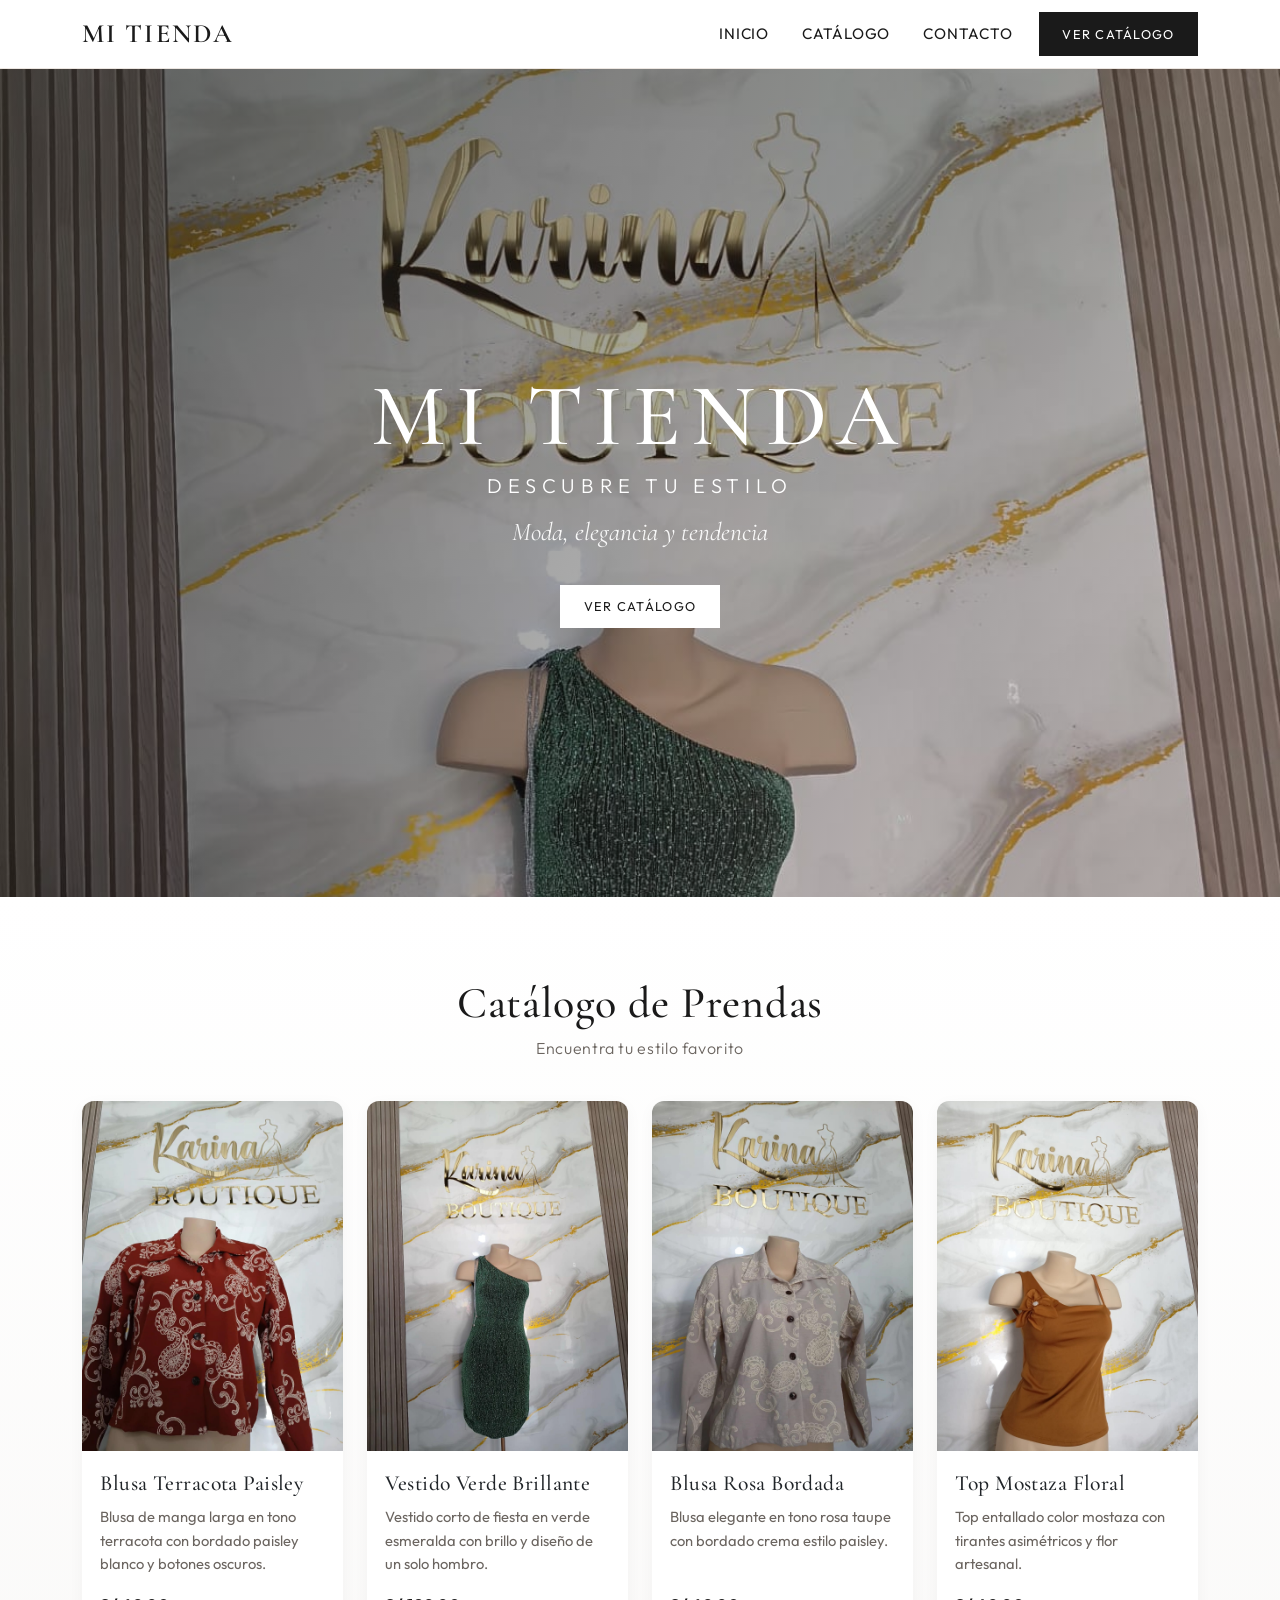
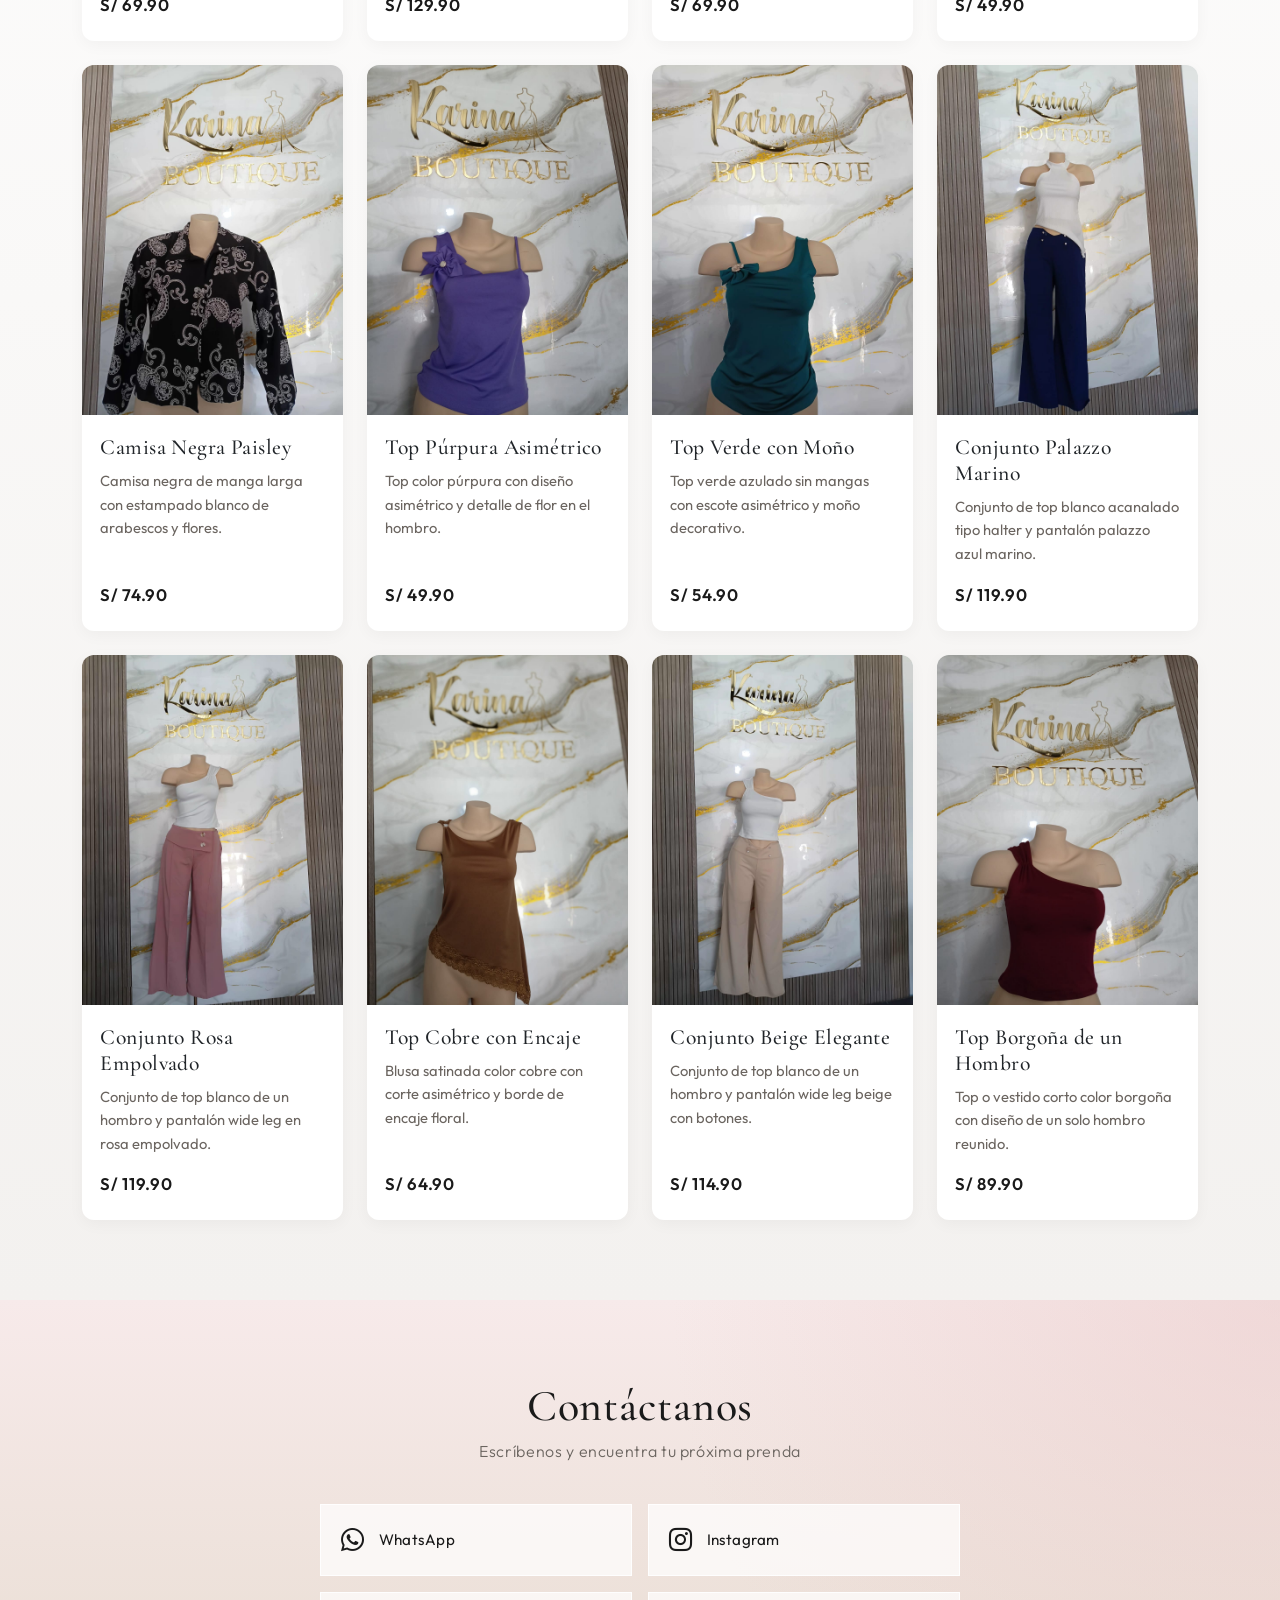
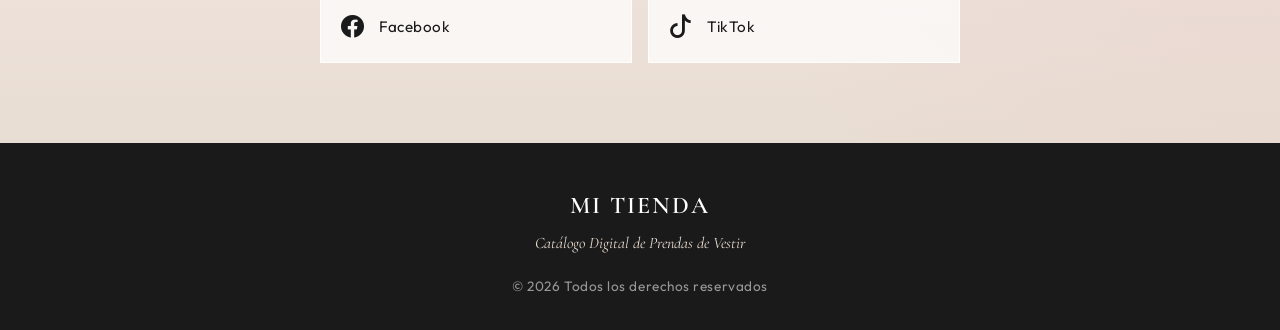
==== catalogo-ropa/index.html @ aa05140e "inicio" ====
<!DOCTYPE html>
<html lang="es">
<head>
    <meta charset="UTF-8">
    <meta name="viewport" content="width=device-width, initial-scale=1.0">
    <meta name="description" content="Catálogo digital de prendas de vestir">
    <title>Mi Tienda | Catálogo de Ropa</title>

    <!-- Bootstrap 5 CDN -->
    <link href="https://cdn.jsdelivr.net/npm/bootstrap@5.3.3/dist/css/bootstrap.min.css" rel="stylesheet"
          integrity="sha384-QWTKZyjpPEjISv5WaRU9OFeRpok6YctnYmDr5pNlyT2bRjXh0JMhjY6hW+ALEwIH" crossorigin="anonymous">

    <!-- Bootstrap Icons CDN -->
    <link href="https://cdn.jsdelivr.net/npm/bootstrap-icons@1.11.3/font/bootstrap-icons.min.css" rel="stylesheet">

    <!-- Tipografías -->
    <link rel="preconnect" href="https://fonts.googleapis.com">
    <link rel="preconnect" href="https://fonts.gstatic.com" crossorigin>
    <link href="https://fonts.googleapis.com/css2?family=Cormorant+Garamond:ital,wght@0,400;0,500;0,600;1,400&family=Outfit:wght@300;400;500;600&display=swap" rel="stylesheet">

    <!-- Estilos personalizados -->
    <link rel="stylesheet" href="css/estilos.css">
</head>
<body>

    <!-- ========== HEADER ========== -->
    <header class="site-header sticky-top">
        <nav class="navbar navbar-expand-lg">
            <div class="container">
                <!-- Cambia el nombre de la tienda aquí -->
                <a class="navbar-brand brand-name" href="#inicio">MI TIENDA</a>

                <button class="navbar-toggler" type="button" data-bs-toggle="collapse"
                        data-bs-target="#menuPrincipal" aria-controls="menuPrincipal"
                        aria-expanded="false" aria-label="Abrir menú">
                    <span class="navbar-toggler-icon"></span>
                </button>

                <div class="collapse navbar-collapse" id="menuPrincipal">
                    <ul class="navbar-nav ms-auto align-items-lg-center gap-lg-1">
                        <li class="nav-item">
                            <a class="nav-link" href="#inicio">Inicio</a>
                        </li>
                        <li class="nav-item">
                            <a class="nav-link" href="#catalogo">Catálogo</a>
                        </li>
                        <li class="nav-item">
                            <a class="nav-link" href="#contacto">Contacto</a>
                        </li>
                        <li class="nav-item ms-lg-2 mt-2 mt-lg-0">
                            <a class="btn btn-tienda" href="#catalogo">Ver catálogo</a>
                        </li>
                    </ul>
                </div>
            </div>
        </nav>
    </header>

    <!-- ========== BANNER PRINCIPAL (HERO) ========== -->
    <section id="inicio" class="hero">
        <div class="hero-media" aria-hidden="true">
            <img src="img/prendas/banner.jpg"
                 alt=""
                 onerror="this.onerror=null; this.src='https://placehold.co/1920x1080/1a1a1a/e8ddd2?text=Moda+%26+Estilo';">
            <div class="hero-overlay"></div>
        </div>

        <div class="hero-content container">
            <!-- Cambia el nombre de la tienda aquí también -->
            <p class="hero-brand">MI TIENDA</p>
            <h1 class="hero-title">Descubre tu estilo</h1>
            <p class="hero-subtitle">Moda, elegancia y tendencia</p>
            <a class="btn btn-tienda btn-tienda-claro" href="#catalogo">VER CATÁLOGO</a>
        </div>
    </section>

    <!-- ========== CATÁLOGO ========== -->
    <section id="catalogo" class="seccion catalogo">
        <div class="container">
            <div class="text-center">
                <h2 class="seccion-titulo">Catálogo de Prendas</h2>
                <p class="seccion-subtitulo">Encuentra tu estilo favorito</p>
            </div>

            <!-- Mensaje de carga -->
            <div id="mensaje-carga" class="text-center py-5 mensaje-estado">
                <div class="spinner-tienda" role="status" aria-hidden="true"></div>
                <p class="mb-0">Cargando catálogo...</p>
            </div>

            <!-- Mensaje de error -->
            <div id="mensaje-error" class="mensaje-error text-center d-none" role="alert">
                No se pudo cargar el catálogo.
            </div>

            <!-- Las tarjetas se generan dinámicamente desde productos.json -->
            <div id="productos-container" class="row g-4"></div>
        </div>
    </section>

    <!-- ========== CONTACTO ========== -->
    <section id="contacto" class="seccion contacto">
        <div class="container">
            <div class="text-center">
                <h2 class="seccion-titulo">Contáctanos</h2>
                <p class="seccion-subtitulo">Escríbenos y encuentra tu próxima prenda</p>
            </div>

            <!--
                Enlaces de redes sociales (información de ejemplo).
                Cambia los href por tus enlaces reales.
            -->
            <div class="contacto-lista">
                <a class="contacto-enlace"
                   href="https://wa.me/51999999999"
                   target="_blank"
                   rel="noopener noreferrer"
                   id="enlace-whatsapp"
                   aria-label="WhatsApp">
                    <i class="bi bi-whatsapp" aria-hidden="true"></i>
                    <span>WhatsApp</span>
                </a>

                <a class="contacto-enlace"
                   href="https://www.instagram.com/"
                   target="_blank"
                   rel="noopener noreferrer"
                   id="enlace-instagram"
                   aria-label="Instagram">
                    <i class="bi bi-instagram" aria-hidden="true"></i>
                    <span>Instagram</span>
                </a>

                <a class="contacto-enlace"
                   href="https://www.facebook.com/"
                   target="_blank"
                   rel="noopener noreferrer"
                   id="enlace-facebook"
                   aria-label="Facebook">
                    <i class="bi bi-facebook" aria-hidden="true"></i>
                    <span>Facebook</span>
                </a>

                <a class="contacto-enlace"
                   href="https://www.tiktok.com/"
                   target="_blank"
                   rel="noopener noreferrer"
                   id="enlace-tiktok"
                   aria-label="TikTok">
                    <i class="bi bi-tiktok" aria-hidden="true"></i>
                    <span>TikTok</span>
                </a>
            </div>
        </div>
    </section>

    <!-- ========== MODAL DETALLE PRODUCTO ========== -->
    <div class="modal fade" id="modalProducto" tabindex="-1" aria-labelledby="modalProductoTitulo" aria-hidden="true">
        <div class="modal-dialog modal-dialog-centered modal-lg">
            <div class="modal-content producto-modal">
                <div class="modal-header border-0">
                    <h2 class="modal-title h4" id="modalProductoTitulo"></h2>
                    <button type="button" class="btn-close" data-bs-dismiss="modal" aria-label="Cerrar"></button>
                </div>
                <div class="modal-body">
                    <div class="row g-4 align-items-center">
                        <div class="col-md-6">
                            <img id="modalProductoImagen" class="img-fluid producto-modal-img" src="" alt="">
                        </div>
                        <div class="col-md-6">
                            <p id="modalProductoDescripcion" class="producto-modal-desc"></p>
                            <p id="modalProductoPrecio" class="producto-precio producto-modal-precio mb-0"></p>
                        </div>
                    </div>
                </div>
            </div>
        </div>
    </div>

    <!-- ========== FOOTER ========== -->
    <footer class="site-footer">
        <div class="container">
            <!-- Cambia el nombre de la tienda aquí -->
            <p class="brand-name">MI TIENDA</p>
            <p class="footer-descripcion">Catálogo Digital de Prendas de Vestir</p>
            <p class="footer-copy">© 2026 Todos los derechos reservados</p>
        </div>
    </footer>

    <!-- Bootstrap 5 JS CDN -->
    <script src="https://cdn.jsdelivr.net/npm/bootstrap@5.3.3/dist/js/bootstrap.bundle.min.js"
            integrity="sha384-YvpcrYf0tY3lHB60NNkmXc5s9fDVZLESaAA55NDzOxhy9GkcIdslK1eN7N6jIeHz"
            crossorigin="anonymous"></script>

    <!-- Aplicación del catálogo -->
    <script src="js/app.js"></script>
</body>
</html>
---- catalogo-ropa/css/estilos.css ----
/* =========================================================
   MI TIENDA — Estilos personalizados
   Paleta: blanco, negro, beige, rosa suave, gris claro
   ========================================================= */

:root {
    --color-blanco: #ffffff;
    --color-negro: #1a1a1a;
    --color-beige: #e8ddd2;
    --color-beige-oscuro: #c9b8a8;
    --color-rosa: #e8c4c4;
    --color-rosa-suave: #f7eaea;
    --color-gris: #f3f1ef;
    --color-gris-texto: #6b6560;
    --color-sombra: rgba(26, 26, 26, 0.12);

    --fuente-display: "Cormorant Garamond", Georgia, serif;
    --fuente-texto: "Outfit", "Segoe UI", sans-serif;

    --transicion: 0.3s ease;
    --radio: 0.75rem;
}

/* ---------- Base ---------- */

html {
    scroll-behavior: smooth;
}

body {
    font-family: var(--fuente-texto);
    color: var(--color-negro);
    background-color: var(--color-blanco);
    line-height: 1.6;
}

h1, h2, h3, h4, .brand-name {
    font-family: var(--fuente-display);
    font-weight: 500;
    letter-spacing: 0.02em;
}

img {
    max-width: 100%;
    height: auto;
}

a {
    text-decoration: none;
    transition: color var(--transicion), opacity var(--transicion);
}

section {
    scroll-margin-top: 5rem;
}

/* ---------- Header ---------- */

.site-header {
    background: rgba(255, 255, 255, 0.92);
    backdrop-filter: blur(10px);
    border-bottom: 1px solid rgba(201, 184, 168, 0.35);
    z-index: 1030;
}

/* Nombre de la tienda: cambia solo este texto en HTML */
.brand-name {
    font-size: 1.65rem;
    font-weight: 600;
    color: var(--color-negro);
    letter-spacing: 0.08em;
    text-transform: uppercase;
}

.navbar-nav .nav-link {
    color: var(--color-negro);
    font-size: 0.95rem;
    letter-spacing: 0.06em;
    text-transform: uppercase;
    padding: 0.5rem 0.9rem !important;
}

.navbar-nav .nav-link:hover,
.navbar-nav .nav-link:focus {
    color: var(--color-beige-oscuro);
}

.btn-tienda {
    background-color: var(--color-negro);
    color: var(--color-blanco);
    border: 1px solid var(--color-negro);
    border-radius: 0;
    letter-spacing: 0.1em;
    text-transform: uppercase;
    font-size: 0.8rem;
    padding: 0.7rem 1.4rem;
    transition: all var(--transicion);
}

.btn-tienda:hover,
.btn-tienda:focus {
    background-color: transparent;
    color: var(--color-negro);
}

.btn-tienda-claro {
    background-color: var(--color-blanco);
    color: var(--color-negro);
    border: 1px solid var(--color-blanco);
}

.btn-tienda-claro:hover,
.btn-tienda-claro:focus {
    background-color: transparent;
    color: var(--color-blanco);
    border-color: var(--color-blanco);
}

.navbar-toggler {
    border: 1px solid var(--color-beige-oscuro);
    border-radius: 0;
}

.navbar-toggler:focus {
    box-shadow: none;
}

/* ---------- Hero ---------- */

.hero {
    position: relative;
    min-height: 92vh;
    display: flex;
    align-items: center;
    justify-content: center;
    overflow: hidden;
    background: linear-gradient(135deg, #f7eaea 0%, #e8ddd2 45%, #f3f1ef 100%);
}

.hero-media {
    position: absolute;
    inset: 0;
    z-index: 0;
}

.hero-media img {
    width: 100%;
    height: 100%;
    object-fit: cover;
    object-position: center 20%;
    animation: heroZoom 18s ease-in-out infinite alternate;
}

.hero-overlay {
    position: absolute;
    inset: 0;
    background: linear-gradient(
        120deg,
        rgba(26, 26, 26, 0.62) 0%,
        rgba(26, 26, 26, 0.35) 55%,
        rgba(232, 196, 196, 0.25) 100%
    );
}

.hero-content {
    position: relative;
    z-index: 1;
    color: var(--color-blanco);
    text-align: center;
    padding: 6rem 1.25rem 4rem;
    animation: fadeUp 1s ease both;
}

.hero-brand {
    font-family: var(--fuente-display);
    font-size: clamp(2.8rem, 8vw, 5.5rem);
    font-weight: 500;
    letter-spacing: 0.12em;
    text-transform: uppercase;
    margin-bottom: 0.75rem;
    line-height: 1.05;
}

.hero-title {
    font-family: var(--fuente-texto);
    font-size: clamp(1rem, 2.4vw, 1.25rem);
    font-weight: 300;
    letter-spacing: 0.28em;
    text-transform: uppercase;
    margin-bottom: 0.85rem;
}

.hero-subtitle {
    font-family: var(--fuente-display);
    font-size: clamp(1.15rem, 2.5vw, 1.6rem);
    font-style: italic;
    font-weight: 400;
    opacity: 0.92;
    margin-bottom: 2rem;
}

@keyframes heroZoom {
    from { transform: scale(1); }
    to { transform: scale(1.08); }
}

@keyframes fadeUp {
    from {
        opacity: 0;
        transform: translateY(24px);
    }
    to {
        opacity: 1;
        transform: translateY(0);
    }
}

/* ---------- Secciones ---------- */

.seccion {
    padding: 5rem 0;
}

.seccion-titulo {
    font-size: clamp(2rem, 4vw, 2.75rem);
    margin-bottom: 0.35rem;
}

.seccion-subtitulo {
    color: var(--color-gris-texto);
    font-weight: 300;
    letter-spacing: 0.04em;
    margin-bottom: 2.5rem;
}

.catalogo {
    background: linear-gradient(180deg, var(--color-blanco) 0%, var(--color-gris) 100%);
}

.mensaje-estado {
    color: var(--color-gris-texto);
    letter-spacing: 0.04em;
}

.mensaje-error {
    color: #9b4d4d;
    background: var(--color-rosa-suave);
    border: 1px solid var(--color-rosa);
    border-radius: var(--radio);
    padding: 1rem 1.25rem;
}

/* ---------- Tarjetas de producto ---------- */

.producto-card {
    background: var(--color-blanco);
    border-radius: var(--radio);
    overflow: hidden;
    box-shadow: 0 4px 16px rgba(0, 0, 0, 0.04);
    transition: all 0.3s ease;
}

.producto-card:hover {
    transform: translateY(-8px);
    box-shadow: 0 12px 30px rgba(0, 0, 0, 0.15);
}

.producto-img-wrap {
    overflow: hidden;
    background: var(--color-gris);
}

.producto-img-btn {
    display: block;
    width: 100%;
    padding: 0;
    border: 0;
    background: transparent;
    cursor: pointer;
}

.producto-card img,
.producto-img {
    width: 100%;
    height: 350px;
    object-fit: cover;
    border-radius: 0;
    transition: transform 0.4s ease;
}

.producto-card:hover img {
    transform: scale(1.05);
}

/* ---------- Modal de producto ---------- */

.producto-modal {
    border: 0;
    border-radius: var(--radio);
    overflow: hidden;
}

.producto-modal .modal-header {
    padding: 1.25rem 1.5rem 0.5rem;
}

.producto-modal .modal-title {
    font-family: var(--fuente-display);
    font-weight: 500;
}

.producto-modal-img {
    width: 100%;
    height: 360px;
    object-fit: cover;
    border-radius: var(--radio);
    background: var(--color-gris);
}

.producto-modal-desc {
    color: var(--color-gris-texto);
    font-size: 1.05rem;
    margin-bottom: 1.25rem;
}

.producto-modal-precio {
    font-size: 1.35rem;
}

@media (max-width: 767.98px) {
    .producto-modal-img {
        height: 280px;
    }
}

.producto-card .card-body {
    padding: 1.25rem 1.15rem 1.4rem;
}

.producto-card .card-title {
    font-family: var(--fuente-display);
    font-size: 1.35rem;
    margin-bottom: 0.5rem;
}

.producto-card .card-text {
    color: var(--color-gris-texto);
    font-size: 0.92rem;
    margin-bottom: 1rem;
}

.producto-precio {
    font-family: var(--fuente-texto);
    font-weight: 600;
    font-size: 1.05rem;
    letter-spacing: 0.04em;
    color: var(--color-negro);
}

/* ---------- Contacto ---------- */

.contacto {
    background:
        radial-gradient(circle at top right, rgba(232, 196, 196, 0.45), transparent 45%),
        linear-gradient(180deg, var(--color-rosa-suave) 0%, var(--color-beige) 100%);
}

.contacto-lista {
    display: grid;
    grid-template-columns: repeat(2, minmax(0, 1fr));
    gap: 1rem;
    max-width: 640px;
    margin: 0 auto;
}

.contacto-enlace {
    display: flex;
    align-items: center;
    gap: 0.85rem;
    padding: 1rem 1.15rem;
    background: rgba(255, 255, 255, 0.72);
    border: 1px solid rgba(255, 255, 255, 0.9);
    color: var(--color-negro);
    transition: transform var(--transicion), box-shadow var(--transicion), background var(--transicion);
}

.contacto-enlace:hover {
    transform: translateY(-3px);
    box-shadow: 0 10px 24px var(--color-sombra);
    background: var(--color-blanco);
    color: var(--color-negro);
}

.contacto-enlace i {
    font-size: 1.45rem;
    width: 1.6rem;
    text-align: center;
}

.contacto-enlace span {
    font-size: 0.95rem;
    letter-spacing: 0.03em;
}

@media (max-width: 575.98px) {
    .contacto-lista {
        grid-template-columns: 1fr;
    }
}

/* ---------- Footer ---------- */

.site-footer {
    background: var(--color-negro);
    color: rgba(255, 255, 255, 0.85);
    padding: 2.75rem 0 2rem;
    text-align: center;
}

.site-footer .brand-name {
    color: var(--color-blanco);
    font-size: 1.5rem;
    margin-bottom: 0.35rem;
}

.footer-descripcion {
    color: var(--color-beige);
    font-family: var(--fuente-display);
    font-style: italic;
    margin-bottom: 1.25rem;
}

.footer-copy {
    font-size: 0.85rem;
    color: rgba(255, 255, 255, 0.55);
    letter-spacing: 0.04em;
    margin: 0;
}

/* ---------- Utilidades ---------- */

.spinner-tienda {
    width: 2.25rem;
    height: 2.25rem;
    border: 2px solid var(--color-beige);
    border-top-color: var(--color-negro);
    border-radius: 50%;
    animation: spin 0.8s linear infinite;
    margin: 0 auto 1rem;
}

@keyframes spin {
    to { transform: rotate(360deg); }
}

@media (max-width: 767.98px) {
    .seccion {
        padding: 3.5rem 0;
    }

    .producto-card img,
    .producto-img {
        height: 300px;
    }
}
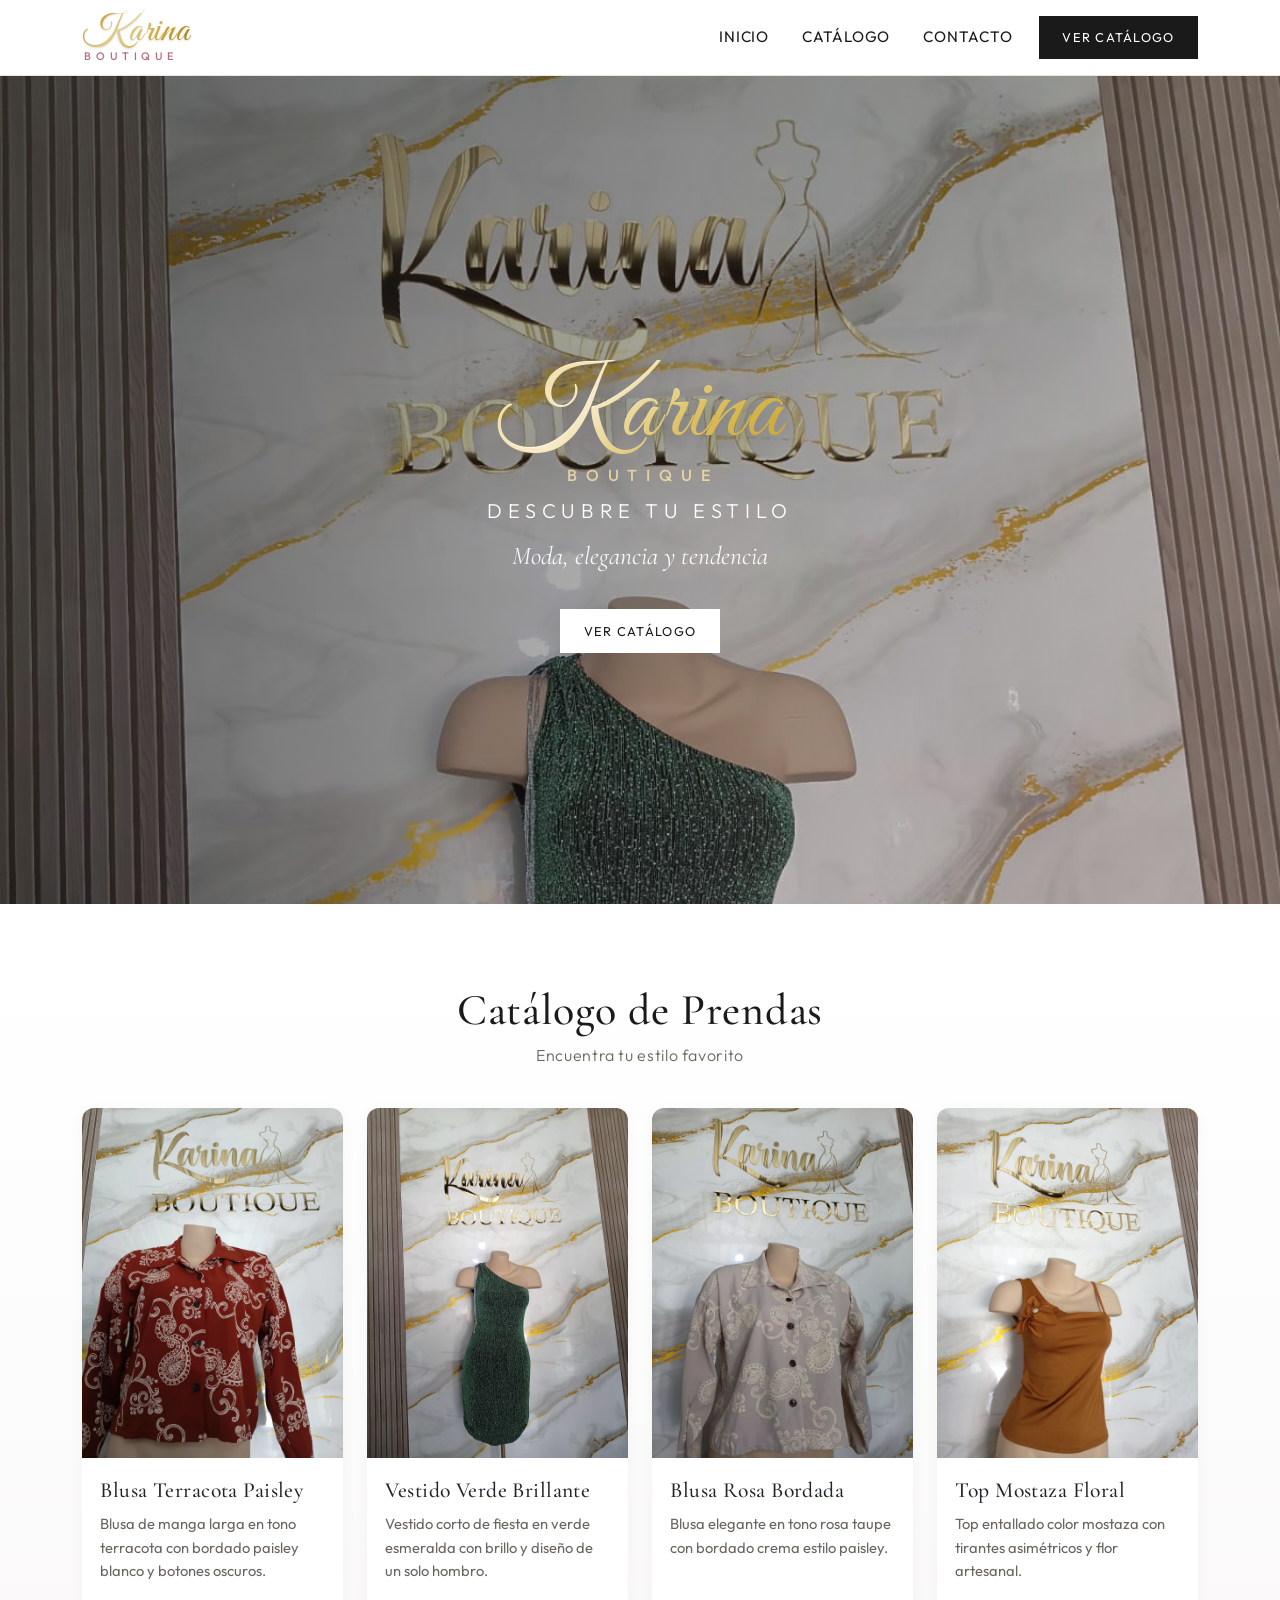
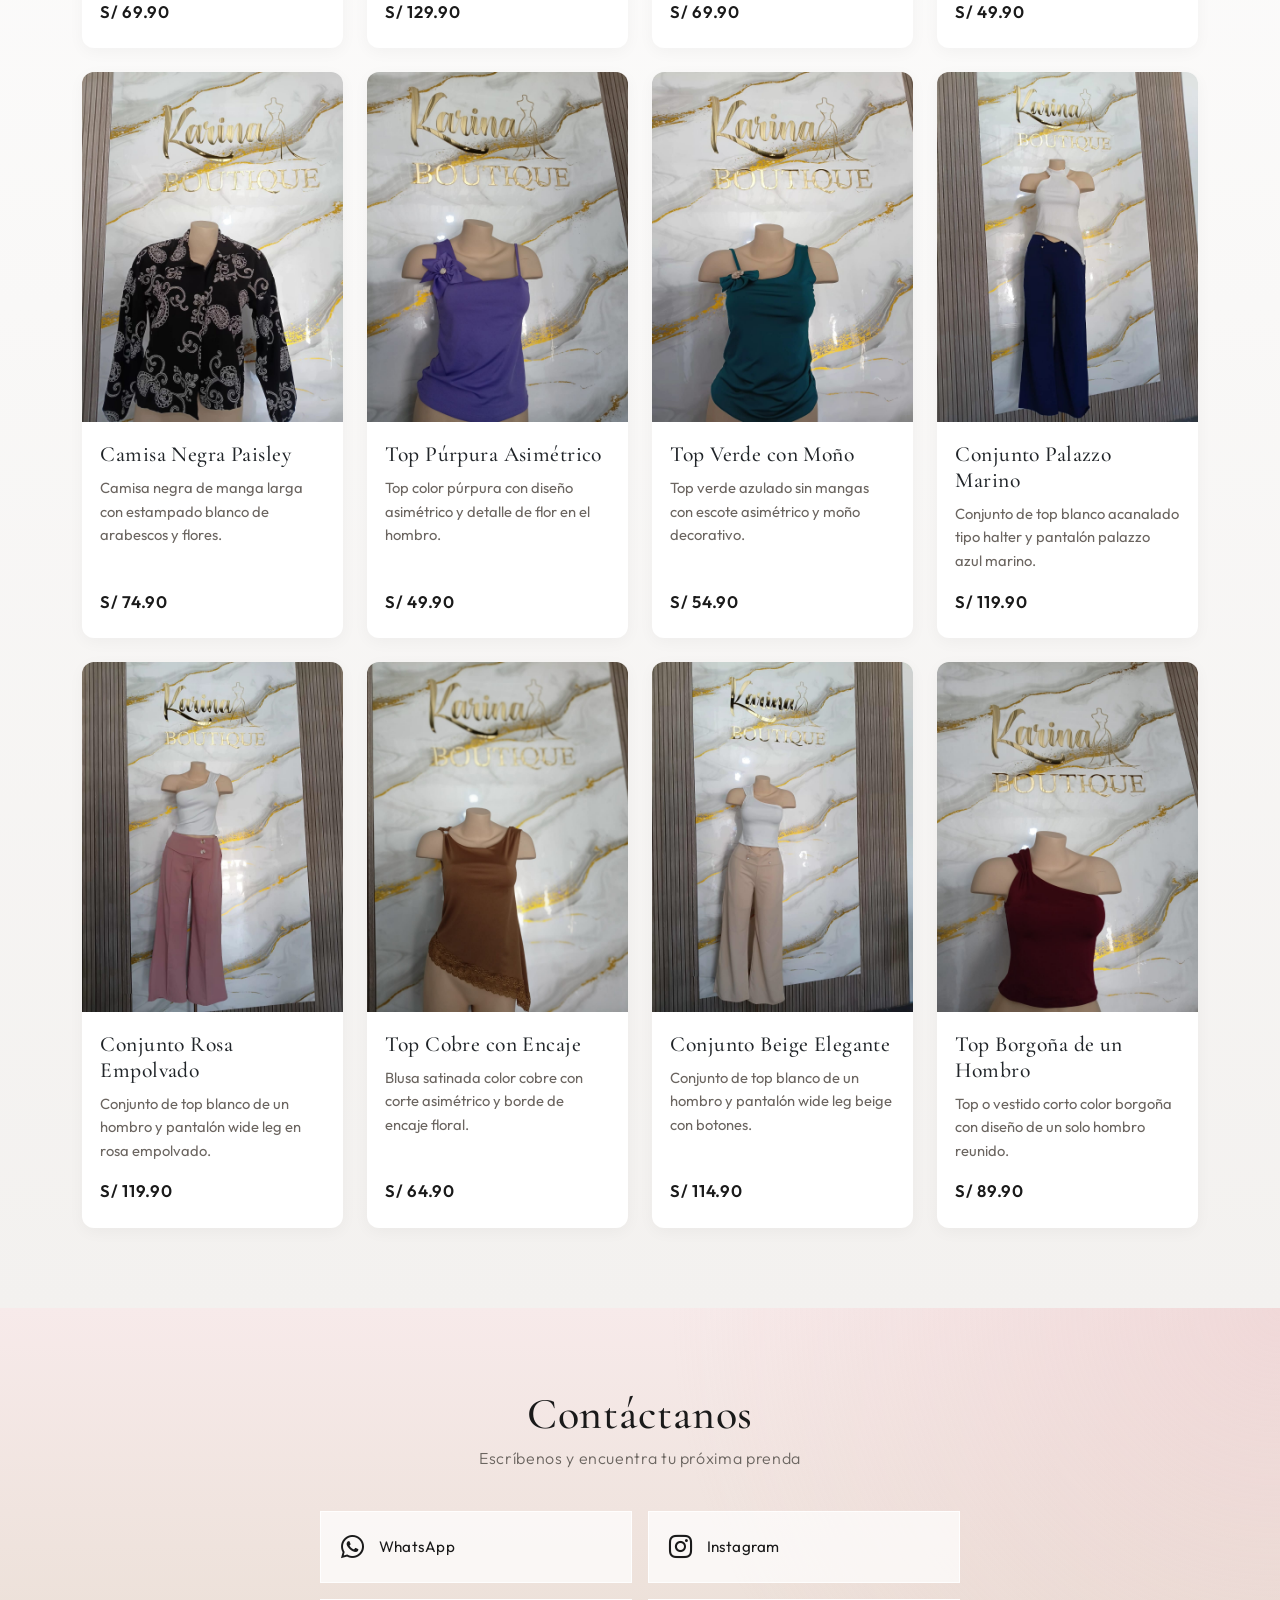
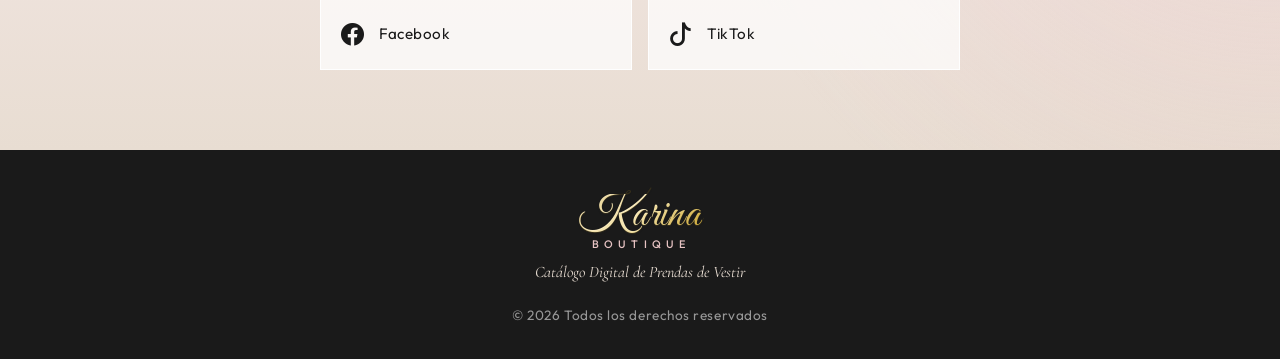
==== commit 44ba473b: "ajuste cabecera" ====
--- a/catalogo-ropa/index.html
+++ b/catalogo-ropa/index.html
@@ -4,7 +4,7 @@
     <meta charset="UTF-8">
     <meta name="viewport" content="width=device-width, initial-scale=1.0">
     <meta name="description" content="Catálogo digital de prendas de vestir">
-    <title>Mi Tienda | Catálogo de Ropa</title>
+    <title>Karina Boutique | Catálogo de Ropa</title>
 
     <!-- Bootstrap 5 CDN -->
     <link href="https://cdn.jsdelivr.net/npm/bootstrap@5.3.3/dist/css/bootstrap.min.css" rel="stylesheet"
@@ -16,7 +16,7 @@
     <!-- Tipografías -->
     <link rel="preconnect" href="https://fonts.googleapis.com">
     <link rel="preconnect" href="https://fonts.gstatic.com" crossorigin>
-    <link href="https://fonts.googleapis.com/css2?family=Cormorant+Garamond:ital,wght@0,400;0,500;0,600;1,400&family=Outfit:wght@300;400;500;600&display=swap" rel="stylesheet">
+    <link href="https://fonts.googleapis.com/css2?family=Cormorant+Garamond:ital,wght@0,400;0,500;0,600;1,400&family=Great+Vibes&family=Outfit:wght@300;400;500;600&display=swap" rel="stylesheet">
 
     <!-- Estilos personalizados -->
     <link rel="stylesheet" href="css/estilos.css">
@@ -27,8 +27,10 @@
     <header class="site-header sticky-top">
         <nav class="navbar navbar-expand-lg">
             <div class="container">
-                <!-- Cambia el nombre de la tienda aquí -->
-                <a class="navbar-brand brand-name" href="#inicio">MI TIENDA</a>
+                <a class="navbar-brand brand-name" href="#inicio" aria-label="Karina Boutique">
+                    <span class="brand-karina">Karina</span>
+                    <span class="brand-boutique">Boutique</span>
+                </a>
 
                 <button class="navbar-toggler" type="button" data-bs-toggle="collapse"
                         data-bs-target="#menuPrincipal" aria-controls="menuPrincipal"
@@ -66,8 +68,10 @@
         </div>
 
         <div class="hero-content container">
-            <!-- Cambia el nombre de la tienda aquí también -->
-            <p class="hero-brand">MI TIENDA</p>
+            <p class="hero-brand" aria-label="Karina Boutique">
+                <span class="brand-karina">Karina</span>
+                <span class="brand-boutique">Boutique</span>
+            </p>
             <h1 class="hero-title">Descubre tu estilo</h1>
             <p class="hero-subtitle">Moda, elegancia y tendencia</p>
             <a class="btn btn-tienda btn-tienda-claro" href="#catalogo">VER CATÁLOGO</a>
@@ -180,8 +184,10 @@
     <!-- ========== FOOTER ========== -->
     <footer class="site-footer">
         <div class="container">
-            <!-- Cambia el nombre de la tienda aquí -->
-            <p class="brand-name">MI TIENDA</p>
+            <p class="brand-name" aria-label="Karina Boutique">
+                <span class="brand-karina">Karina</span>
+                <span class="brand-boutique">Boutique</span>
+            </p>
             <p class="footer-descripcion">Catálogo Digital de Prendas de Vestir</p>
             <p class="footer-copy">© 2026 Todos los derechos reservados</p>
         </div>
--- a/catalogo-ropa/css/estilos.css
+++ b/catalogo-ropa/css/estilos.css
@@ -1,6 +1,6 @@
 /* =========================================================
-   MI TIENDA — Estilos personalizados
-   Paleta: blanco, negro, beige, rosa suave, gris claro
+   Karina Boutique — Estilos personalizados
+   Paleta: blanco, negro, beige, rosa suave, dorado
    ========================================================= */
 
 :root {
@@ -10,11 +10,15 @@
     --color-beige-oscuro: #c9b8a8;
     --color-rosa: #e8c4c4;
     --color-rosa-suave: #f7eaea;
+    --color-rosa-oscuro: #b76e79;
+    --color-dorado: #c9a227;
+    --color-dorado-claro: #e8d5a3;
     --color-gris: #f3f1ef;
     --color-gris-texto: #6b6560;
     --color-sombra: rgba(26, 26, 26, 0.12);
 
     --fuente-display: "Cormorant Garamond", Georgia, serif;
+    --fuente-script: "Great Vibes", "Cormorant Garamond", cursive;
     --fuente-texto: "Outfit", "Segoe UI", sans-serif;
 
     --transicion: 0.3s ease;
@@ -63,13 +67,41 @@
     z-index: 1030;
 }
 
-/* Nombre de la tienda: cambia solo este texto en HTML */
+/* Marca Karina Boutique */
 .brand-name {
-    font-size: 1.65rem;
-    font-weight: 600;
-    color: var(--color-negro);
-    letter-spacing: 0.08em;
+    display: inline-flex;
+    flex-direction: column;
+    align-items: flex-start;
+    line-height: 1;
+    gap: 0.05rem;
+    color: var(--color-negro);
+}
+
+.brand-karina {
+    font-family: var(--fuente-script);
+    font-size: 2.35rem;
+    font-weight: 400;
+    letter-spacing: 0.02em;
+    background: linear-gradient(135deg, #b8860b 0%, #e8d5a3 40%, #c9a227 70%, #8a6d1a 100%);
+    -webkit-background-clip: text;
+    background-clip: text;
+    color: transparent;
+    text-shadow: 0 1px 0 rgba(201, 162, 39, 0.15);
+    filter: drop-shadow(0 1px 1px rgba(26, 26, 26, 0.12));
+}
+
+.brand-boutique {
+    font-family: var(--fuente-texto);
+    font-size: 0.68rem;
+    font-weight: 500;
+    letter-spacing: 0.42em;
     text-transform: uppercase;
+    color: var(--color-rosa-oscuro);
+    margin-left: 0.15rem;
+}
+
+.navbar-brand.brand-name:hover .brand-karina {
+    filter: drop-shadow(0 2px 4px rgba(201, 162, 39, 0.35));
 }
 
 .navbar-nav .nav-link {
@@ -172,13 +204,28 @@
 }
 
 .hero-brand {
-    font-family: var(--fuente-display);
-    font-size: clamp(2.8rem, 8vw, 5.5rem);
-    font-weight: 500;
-    letter-spacing: 0.12em;
-    text-transform: uppercase;
-    margin-bottom: 0.75rem;
-    line-height: 1.05;
+    display: flex;
+    flex-direction: column;
+    align-items: center;
+    margin-bottom: 1rem;
+    line-height: 1;
+    gap: 0.2rem;
+}
+
+.hero-brand .brand-karina {
+    font-size: clamp(3.6rem, 11vw, 6.5rem);
+    background: linear-gradient(135deg, #f3e2a8 0%, #fff8e7 35%, #e0c56a 65%, #c9a227 100%);
+    -webkit-background-clip: text;
+    background-clip: text;
+    color: transparent;
+    filter: drop-shadow(0 4px 18px rgba(0, 0, 0, 0.35));
+}
+
+.hero-brand .brand-boutique {
+    font-size: clamp(0.75rem, 2vw, 1rem);
+    letter-spacing: 0.55em;
+    color: var(--color-dorado-claro);
+    margin-left: 0.35em;
 }
 
 .hero-title {
@@ -418,9 +465,21 @@
 }
 
 .site-footer .brand-name {
-    color: var(--color-blanco);
-    font-size: 1.5rem;
-    margin-bottom: 0.35rem;
+    align-items: center;
+    margin-bottom: 0.65rem;
+}
+
+.site-footer .brand-karina {
+    font-size: 2.75rem;
+    background: linear-gradient(135deg, #e8d5a3 0%, #fff4cc 45%, #c9a227 100%);
+    -webkit-background-clip: text;
+    background-clip: text;
+    color: transparent;
+}
+
+.site-footer .brand-boutique {
+    color: var(--color-rosa);
+    letter-spacing: 0.48em;
 }
 
 .footer-descripcion {
